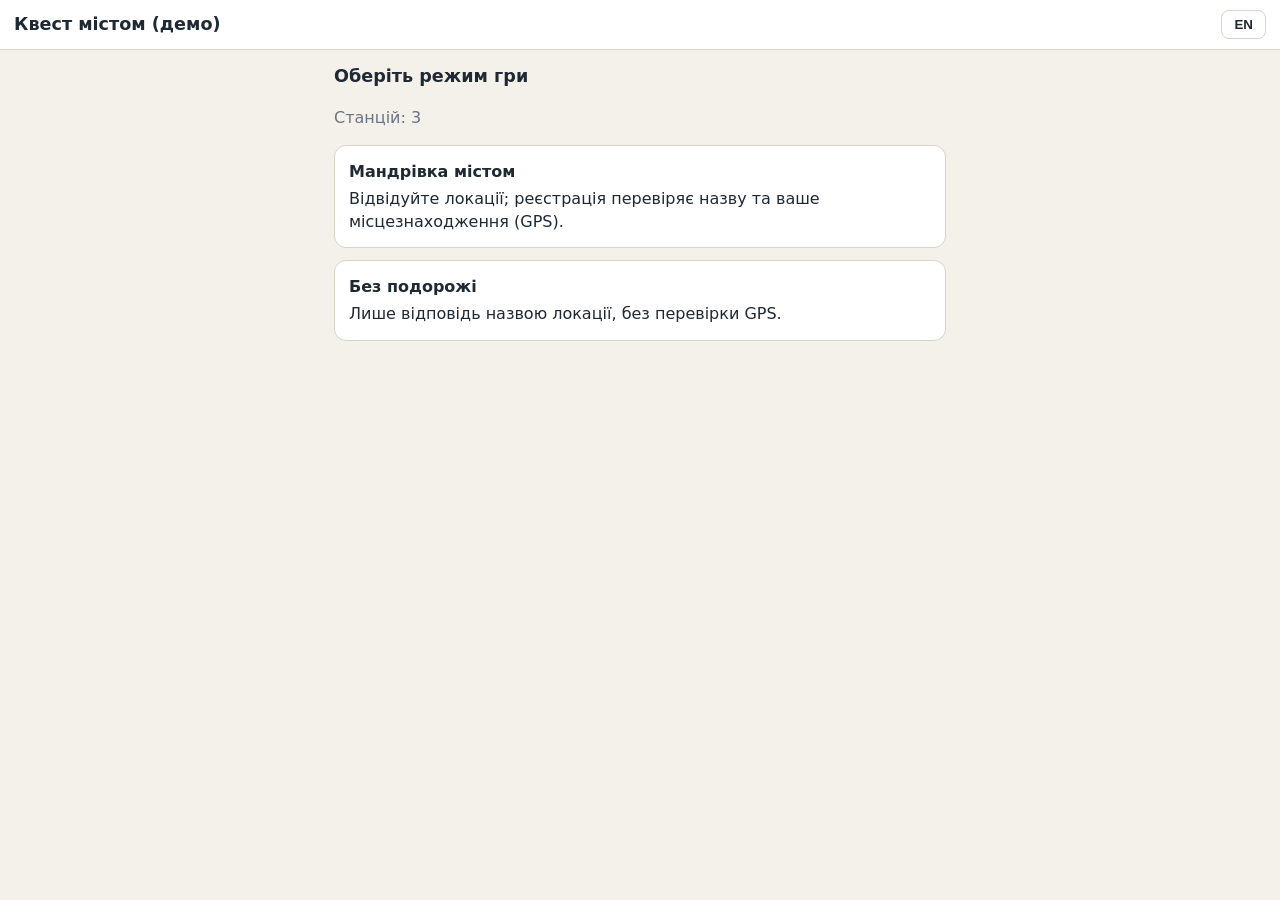
==== index.html @ c462d012 "Generated the first app version" ====
<!DOCTYPE html>
<html lang="uk">
<head>
  <meta charset="utf-8">
  <meta name="viewport" content="width=device-width, initial-scale=1, viewport-fit=cover">
  <meta name="robots" content="noindex">
  <title>City Quest</title>
  <link rel="stylesheet" href="css/app.css">
</head>
<body>
  <header class="top">
    <h1 id="title">Quest</h1>
    <button id="lang" class="lang" type="button">EN</button>
  </header>
  <main id="app"></main>
  <div id="toast" class="toast" role="status" aria-live="polite"></div>

  <script src="js/storage.js"></script>
  <script src="js/shared/codec.js"></script>
  <script src="js/shared/geo.js"></script>
  <script src="js/locales/uk.js"></script>
  <script src="js/locales/en.js"></script>
  <script src="js/i18n.js"></script>
  <script src="js/location.js"></script>
  <script src="js/scoring.js"></script>
  <script src="js/crossword.js"></script>
  <script src="data/quest.js"></script>
  <script src="js/app.js"></script>
</body>
</html>
---- css/app.css ----
:root {
  --bg: #f4f1ea; --fg: #1f2933; --card: #fff; --muted: #6b7280; --accent: #2457c5;
  --accent-fg: #fff; --border: #d9d4c7; --warn: #fff4d6; --err: #fde4e1; --ok: #dff3e3;
  --cw-cell: 38px;
}
@media (prefers-color-scheme: dark) {
  :root { --bg: #14171c; --fg: #e8eaed; --card: #1e232b; --muted: #9aa3ad; --accent: #6b9bff;
    --accent-fg: #0b1220; --border: #343b46; --warn: #4a3d12; --err: #4a1d1a; --ok: #1d3a25; }
}
* { box-sizing: border-box; }
html { -webkit-text-size-adjust: 100%; }
body { margin: 0; background: var(--bg); color: var(--fg); font: 16px/1.45 system-ui, -apple-system, "Segoe UI", Roboto, sans-serif; }
.top { position: sticky; top: 0; z-index: 5; display: flex; align-items: center; justify-content: space-between;
  padding: 10px 14px; padding-top: calc(10px + env(safe-area-inset-top)); background: var(--card); border-bottom: 1px solid var(--border); }
.top h1 { font-size: 1.1rem; margin: 0; }
.lang { border: 1px solid var(--border); background: transparent; color: var(--fg); border-radius: 8px; padding: 6px 12px; font-weight: 600; }
main { max-width: 640px; margin: 0 auto; padding: 14px; padding-bottom: calc(40px + env(safe-area-inset-bottom)); }
h2 { font-size: 1.1rem; margin: 0 0 8px; }
h3 { font-size: 1rem; margin: 12px 0 6px; }
.card { background: var(--card); border: 1px solid var(--border); border-radius: 12px; padding: 14px; margin: 12px 0; display: block; width: 100%; text-align: left; color: inherit; }
.card.mode { display: flex; flex-direction: column; gap: 4px; font: inherit; cursor: pointer; }
.card.mode:active { border-color: var(--accent); }
.prompt { white-space: pre-wrap; margin: 0; font-size: 1.05rem; }
.hint { padding: 8px 10px; margin: 6px 0; background: var(--bg); border-radius: 8px; white-space: pre-wrap; }
.muted { color: var(--muted); } .small { font-size: .85rem; }
.bar { display: flex; flex-wrap: wrap; gap: 6px; align-items: center; }
.badge { background: var(--accent); color: var(--accent-fg); border-radius: 999px; padding: 2px 10px; font-size: .85rem; font-weight: 600; }
.badge.alt { background: transparent; color: var(--fg); border: 1px solid var(--border); }
.badge.timer { margin-left: auto; background: transparent; color: var(--fg); font-variant-numeric: tabular-nums; }
.progress { height: 6px; background: var(--border); border-radius: 3px; margin: 8px 0; overflow: hidden; }
.progress-fill { height: 100%; background: var(--accent); transition: width .3s; }
.label { display: block; font-size: .9rem; margin-bottom: 4px; color: var(--muted); }
.input { width: 100%; padding: 12px; font-size: 1rem; border: 1px solid var(--border); border-radius: 8px; background: var(--bg); color: var(--fg); margin-bottom: 10px; }
.btn { display: block; width: 100%; padding: 12px 14px; margin: 8px 0; font-size: 1rem; border-radius: 10px; border: 1px solid var(--border); background: var(--card); color: var(--fg); cursor: pointer; }
.btn.primary { background: var(--accent); color: var(--accent-fg); border-color: var(--accent); font-weight: 600; }
.btn.ghost { background: transparent; color: var(--muted); }
.btn[disabled] { opacity: .6; }
.btn-small { width: auto; padding: 6px 12px; display: inline-block; }
.link { background: none; border: 0; color: var(--muted); text-decoration: underline; font-size: .9rem; cursor: pointer; }
.footer { text-align: center; margin-top: 24px; }
.notice { border-radius: 8px; padding: 10px 12px; margin: 8px 0; }
.notice p { margin: 4px 0; }
.notice.warn { background: var(--warn); } .notice.error { background: var(--err); } .notice.ok { background: var(--ok); }
.toast { position: fixed; left: 50%; bottom: 24px; transform: translate(-50%, 20px); background: #222; color: #fff; padding: 10px 16px; border-radius: 10px; opacity: 0; pointer-events: none; transition: .25s; max-width: 90%; z-index: 10; }
.toast.show { opacity: 1; transform: translate(-50%, 0); }
.stats .stat { display: flex; justify-content: space-between; padding: 6px 0; border-bottom: 1px solid var(--border); }
.points { display: flex; justify-content: space-between; align-items: baseline; margin-top: 12px; font-size: 1.2rem; }
.points strong { font-size: 2rem; color: var(--accent); }
/* crossword */
.cw-scroll { overflow-x: auto; padding: 4px 0 8px; }
.cw-grid { display: grid; gap: 2px; width: max-content; margin: 0 auto; }
.cw-cell, .cw-blank { width: var(--cw-cell); height: var(--cw-cell); position: relative; }
.cw-cell input { width: 100%; height: 100%; padding: 0; text-align: center; font-size: 1.15rem; font-weight: 600; text-transform: uppercase;
  border: 1px solid var(--fg); border-radius: 4px; background: var(--card); color: var(--fg); caret-color: transparent; }
.cw-cell.active input { background: #cfe0ff; color: #111; }
.cw-cell.current input { background: #ffe58a; color: #111; }
.cw-num { position: absolute; top: 1px; left: 3px; font-size: .6rem; color: var(--muted); pointer-events: none; z-index: 1; }
.cw-clues ul { list-style: none; padding: 0; margin: 0; }
.cw-clue { padding: 6px 4px; border-bottom: 1px solid var(--border); cursor: pointer; }
.cw-bonus { display: block; margin: 8px 0; }
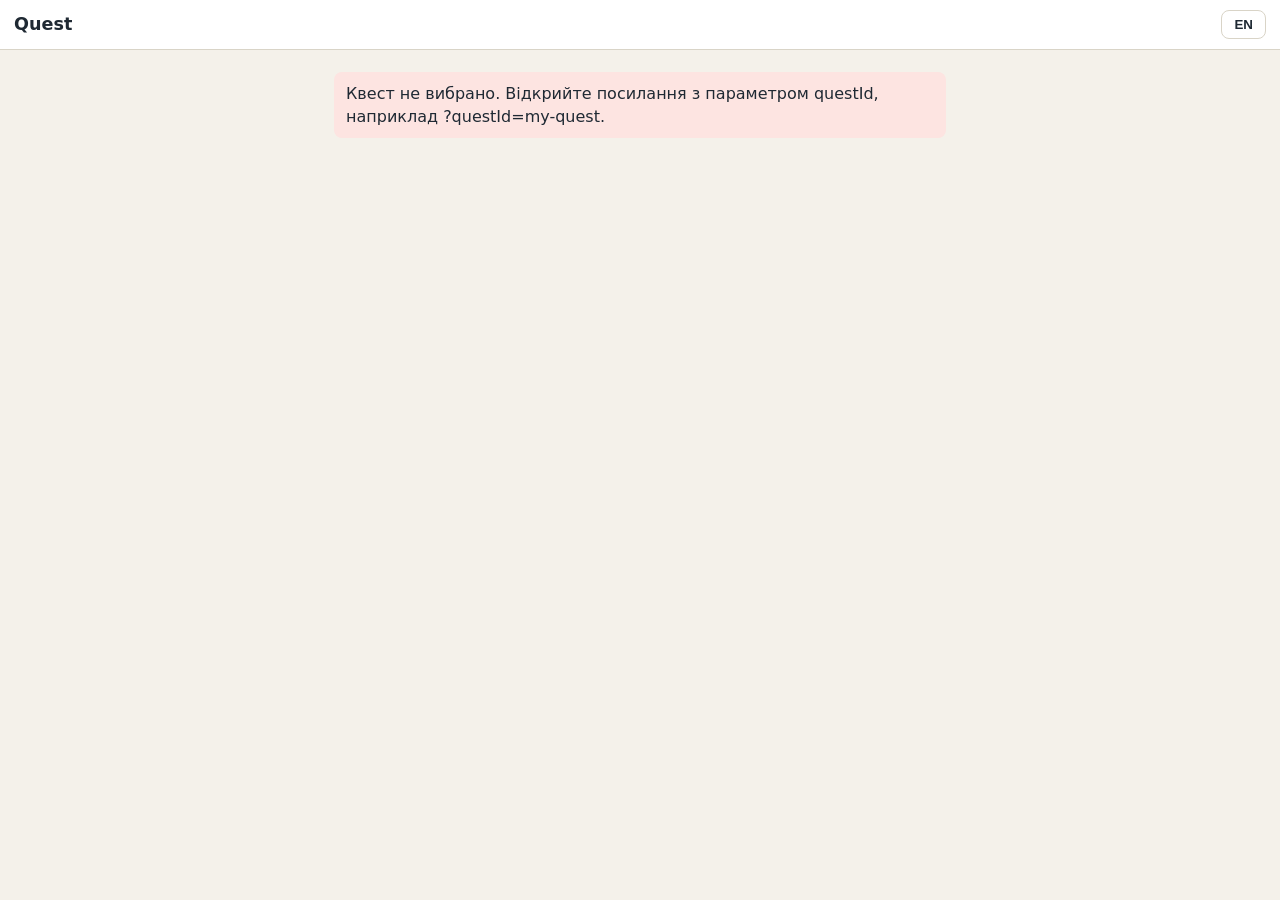
==== commit aba5417e: "Multiple quest support" ====
--- a/index.html
+++ b/index.html
@@ -18,13 +18,13 @@
   <script src="js/storage.js"></script>
   <script src="js/shared/codec.js"></script>
   <script src="js/shared/geo.js"></script>
+  <script src="js/shared/quest-loader.js"></script>
   <script src="js/locales/uk.js"></script>
   <script src="js/locales/en.js"></script>
   <script src="js/i18n.js"></script>
   <script src="js/location.js"></script>
   <script src="js/scoring.js"></script>
   <script src="js/crossword.js"></script>
-  <script src="data/quest.js"></script>
   <script src="js/app.js"></script>
 </body>
 </html>
